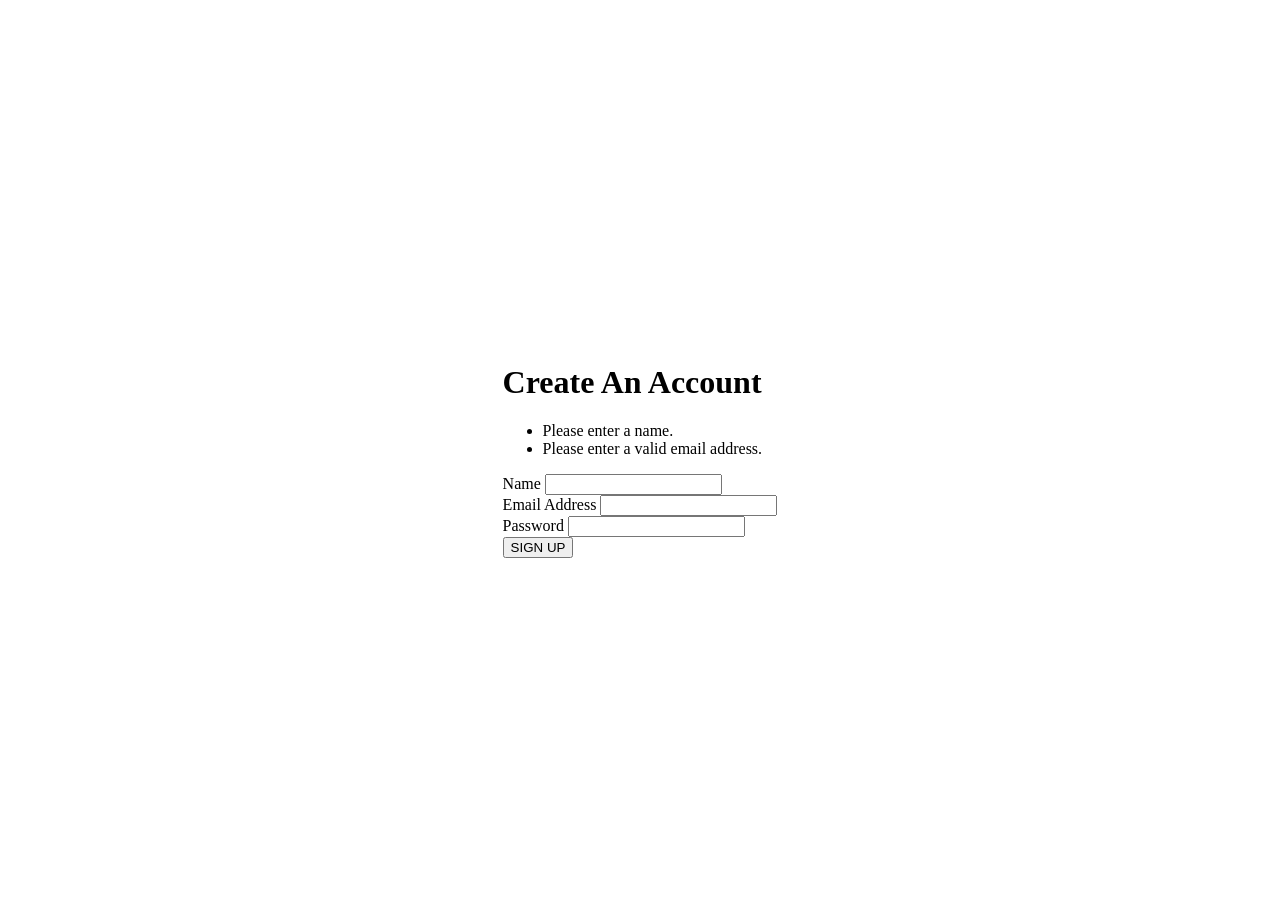
==== index.html @ 03872a77 "Merge pull request #4 from reaial/main update" ====
<!DOCTYPE html>
<html lang='en'>
<head>
  <meta charset="utf-8">
  <meta http-equiv="X-UA-Compatible" content="IE=edge">
  <meta name="viewport" content="width=device-width initial-scale=1.0">
  <title>
    Initial Sign Up
  </title>
  <meta name = "viewport" content="width=device-width,intital-scale=1.0">
  <link rel='stylesheet' href='styles.css'/>
</head>

<body>
  <div class="inital-sign-on-container">
<div class="initial-sign-up-left"> 
 <!-- <img class="initial-logo" src="images/background.jpg" alt="Logo"> -->
</div>
<div class="initial-signup">
  <h1 class="initial-title">Create An Account</h1>
</div>
<form action="./" method="post"></form> <!-- go to create groups or pick groups this page is used for both facility and student x -->
<ul class="inital-errors">
  <li>Please enter a name.</li>
  <li>Please enter a valid email address.</li>
</ul>
<div>
  <label for="inpName" class="initial-label">Name</label>
  <input type="text" class="initial-input">
</div>
<div>
  <label for="inpEmail" class="initial-label">Email Address</label>
  <input type="email" class="initial-input">
</div>
<div>
  <label for="inpPass" class="initial-label">Password</label>
  <input type="password" class="initial-input">
</div>
<div>
  <button type="submit" class="inital-button">SIGN UP </button>
</div>
  </div> 
  <!-- this needs to be the linear gradient black-->


</body>
---- styles.css ----
html
{
height: 100%;	
} 

body
{
	margin: 0%;
	width: 100%;
	height: 100%;
	display: flex;
	align-items: center;
	justify-content: center;
	padding: 20px;
	box-sizing: border-box;
	background: url(.../images/background.png) ;
	background-size: cover;
}
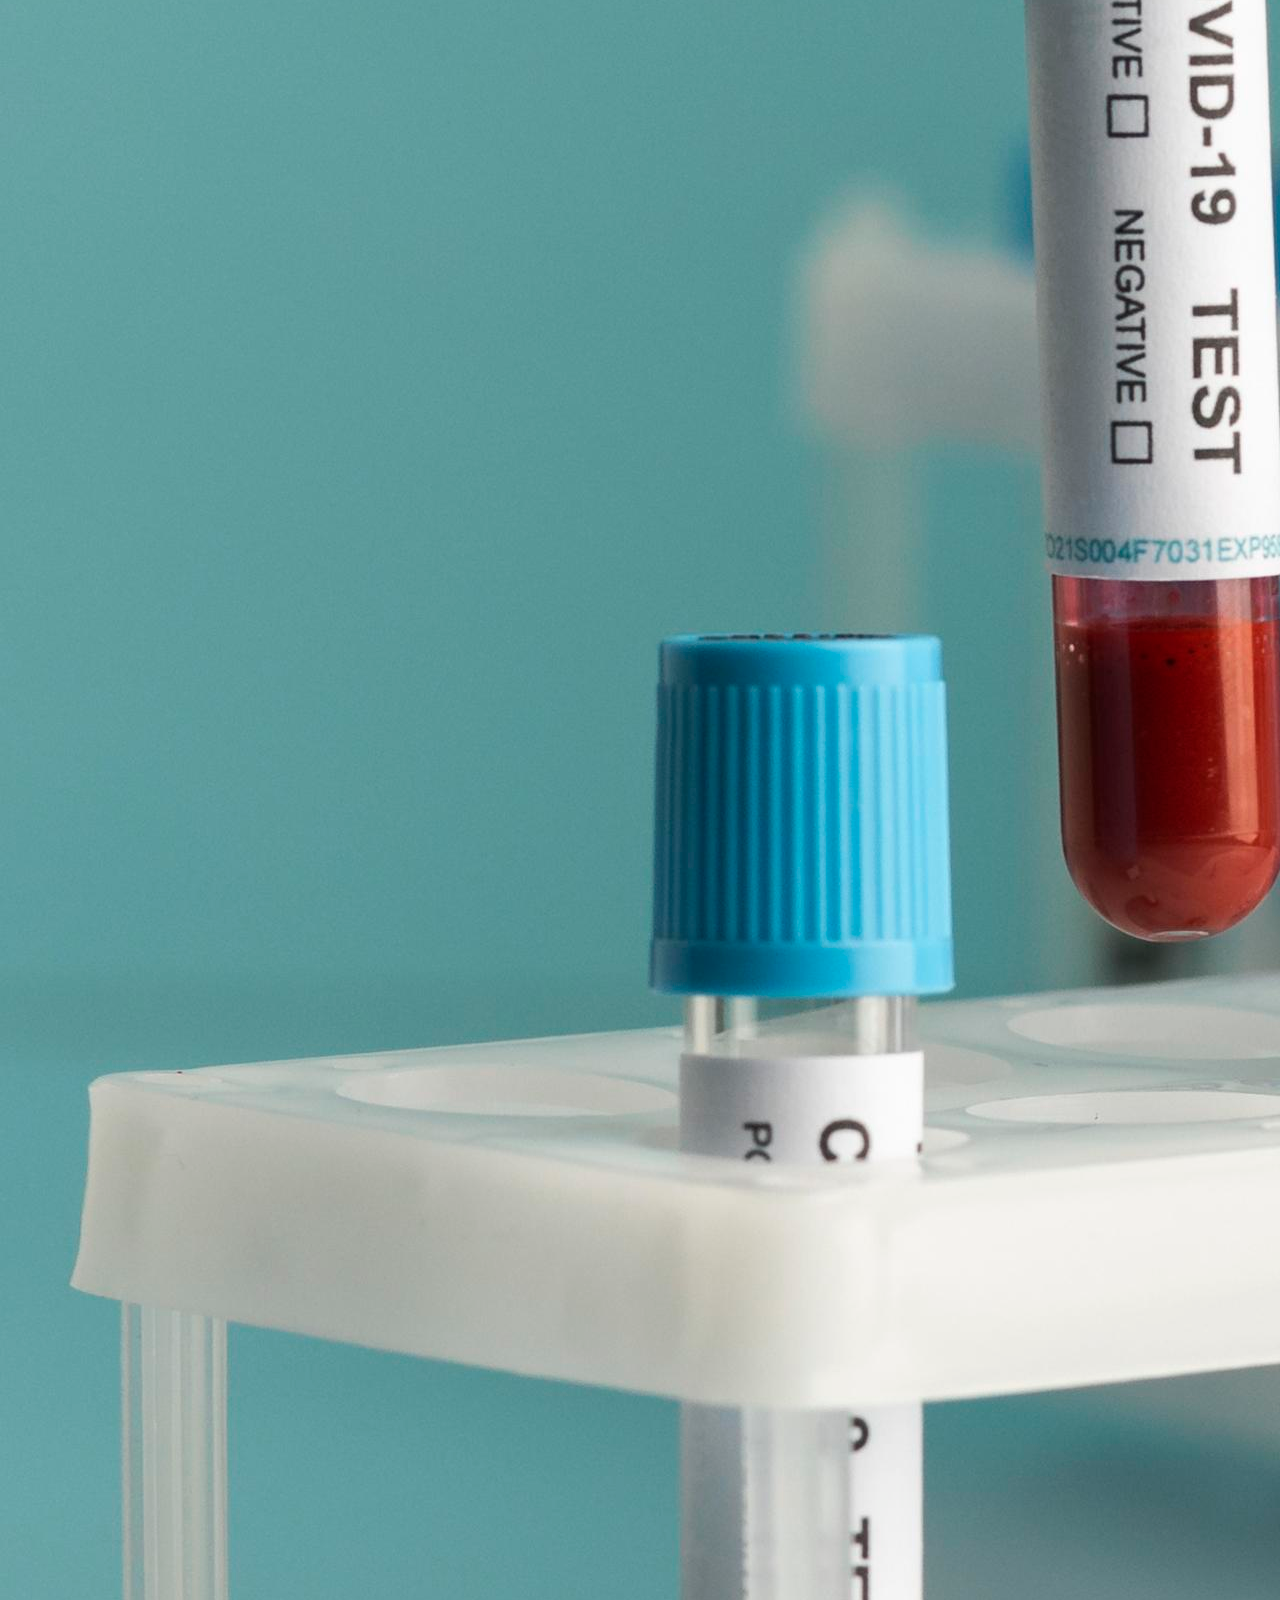
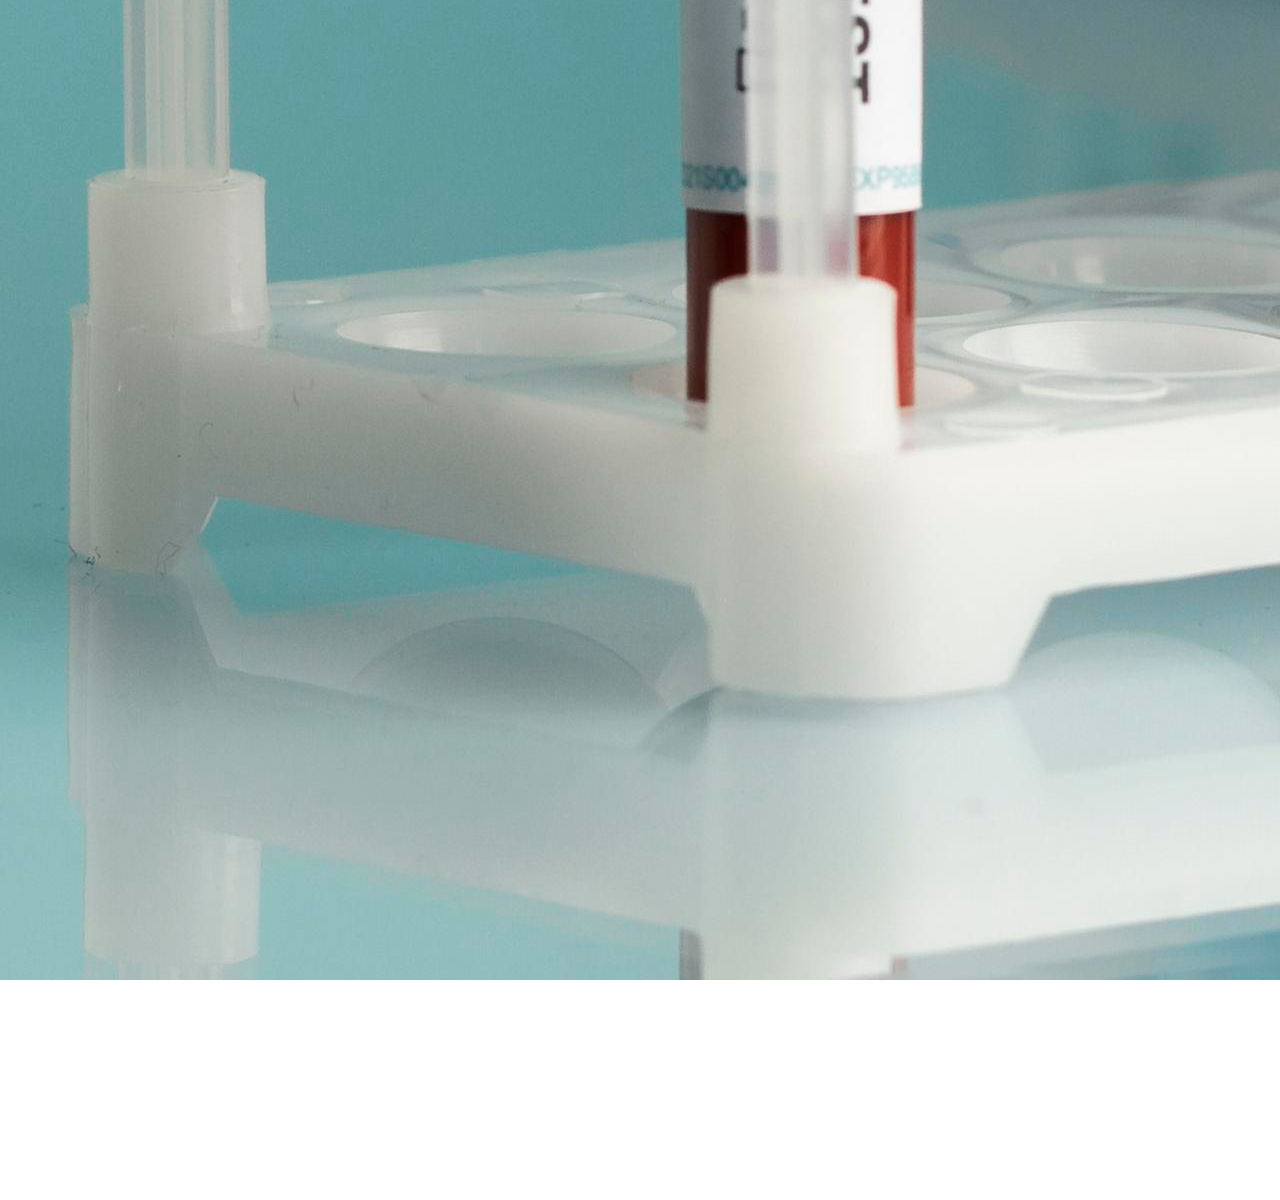
==== commit 5b55e830: "Merge pull request #5 from reaial/main update html" ====
--- a/index.html
+++ b/index.html
@@ -14,7 +14,7 @@
 <body>
   <div class="inital-sign-on-container">
 <div class="initial-sign-up-left"> 
- <!-- <img class="initial-logo" src="images/background.jpg" alt="Logo"> -->
+ <img class="initial-logo" src="images/background.jpg" alt="Logo"> 
 </div>
 <div class="initial-signup">
   <h1 class="initial-title">Create An Account</h1>
